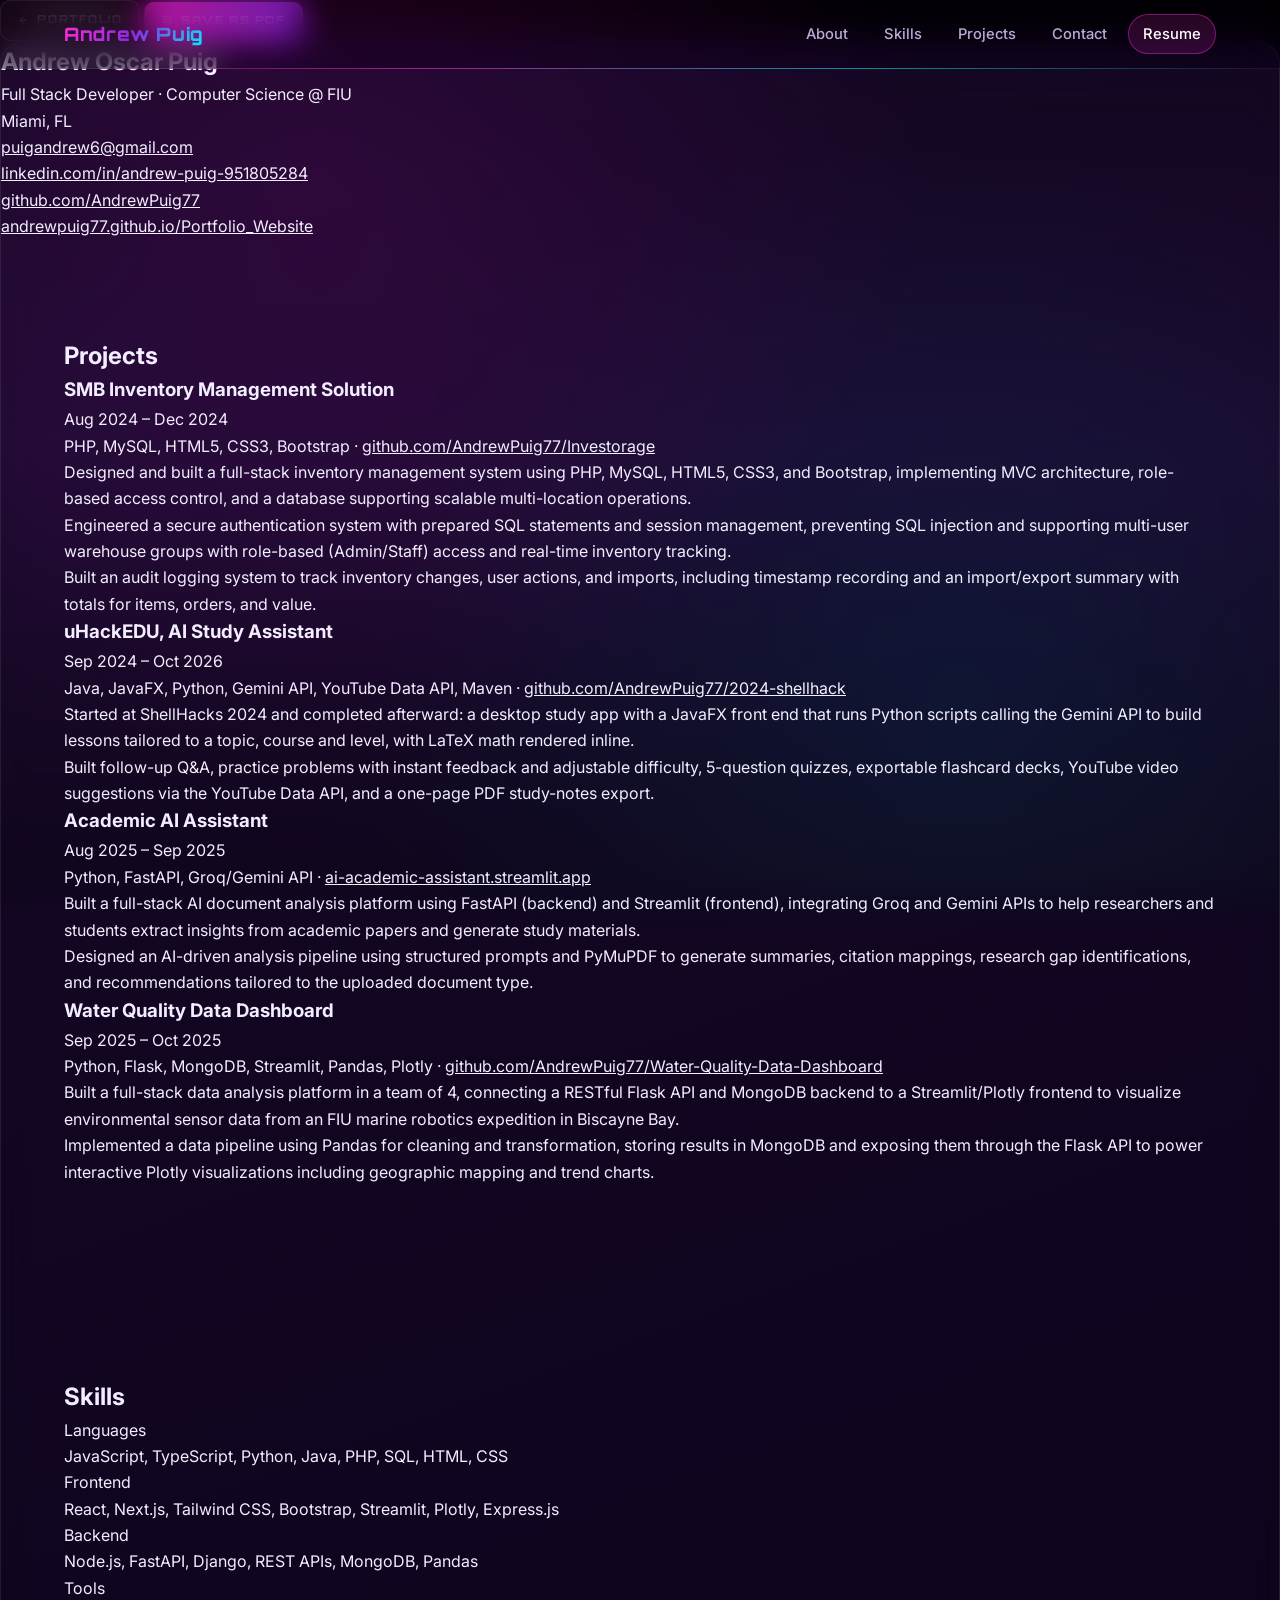
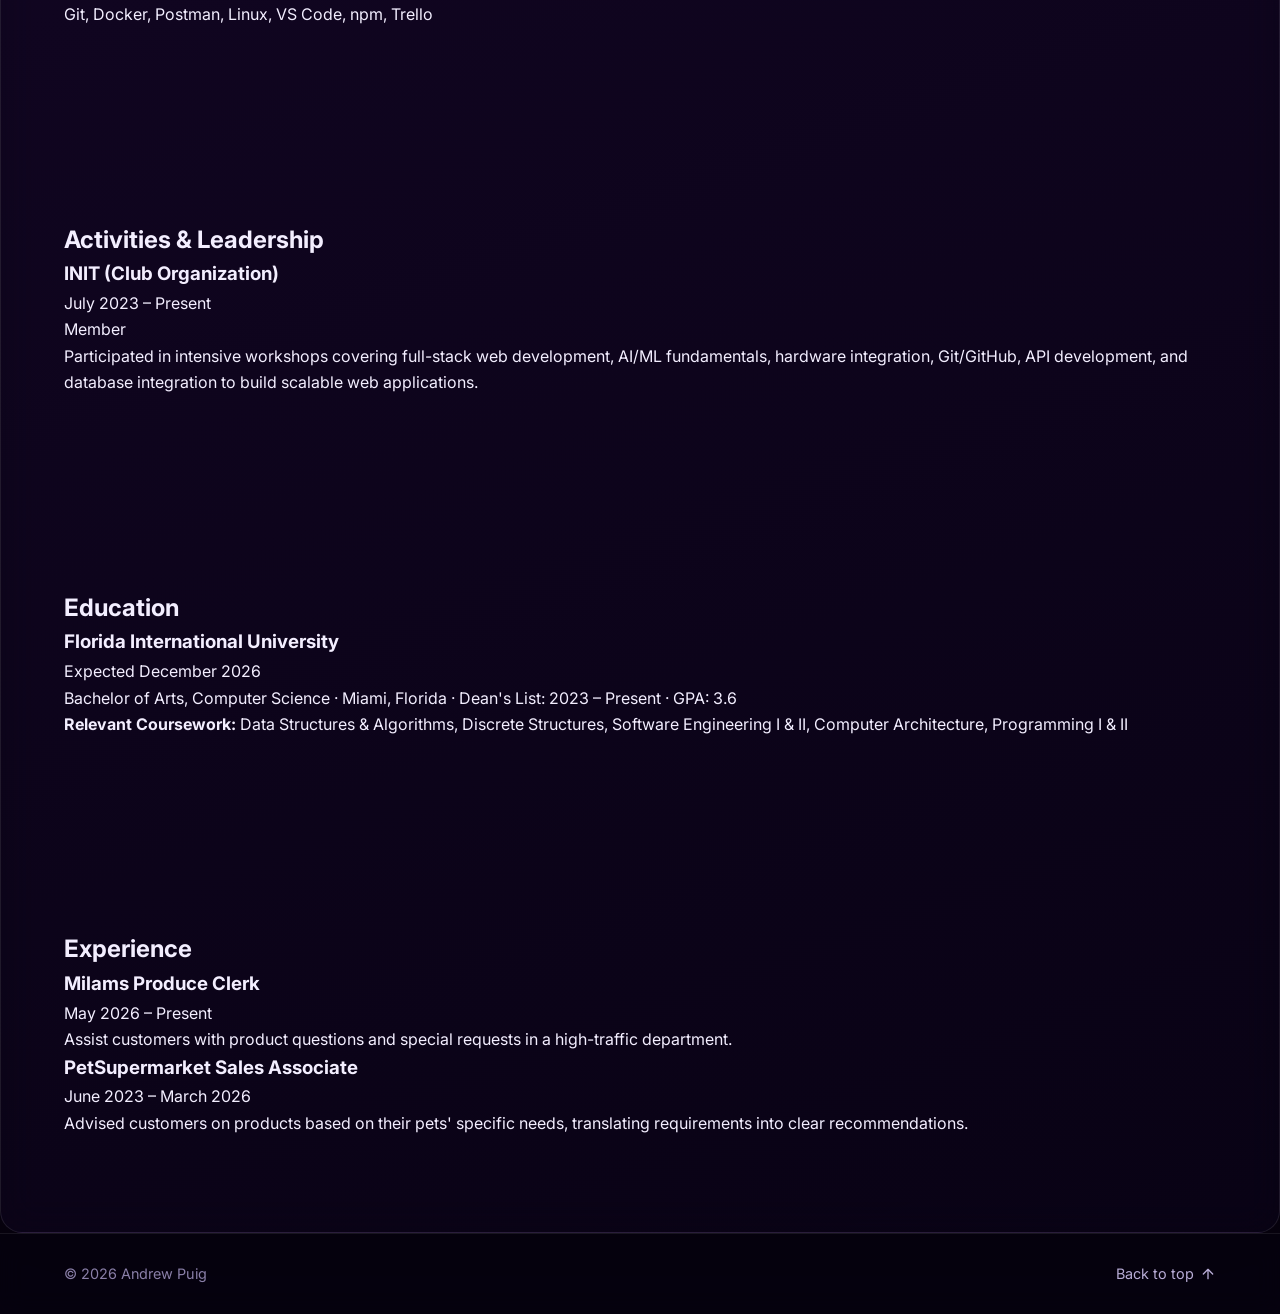
==== resume.html @ f8d94058 "Add uHackEDU to resume List the ShellHacks 2024 project with its stack, GitHub link and feature summ" ====
<!DOCTYPE html>
<html lang="en">
<head>
    <meta charset="UTF-8">
    <meta name="viewport" content="width=device-width, initial-scale=1.0">
    <title>Resume | Andrew Puig</title>
    <meta name="description" content="Resume of Andrew Puig, Computer Science student at Florida International University and full stack developer.">
    <meta name="theme-color" content="#07020f">

    <meta property="og:type" content="profile">
    <meta property="og:title" content="Resume | Andrew Puig">
    <meta property="og:description" content="Projects, skills, education and experience.">
    <meta property="og:url" content="https://andrewpuig77.github.io/Portfolio_Website/resume.html">
    <meta property="og:image" content="https://andrewpuig77.github.io/Portfolio_Website/og-image.png">
    <meta name="twitter:card" content="summary_large_image">

    <link rel="icon" href="data:image/svg+xml,%3Csvg xmlns='http://www.w3.org/2000/svg' viewBox='0 0 32 32'%3E%3Cdefs%3E%3ClinearGradient id='g' x1='0' y1='0' x2='0' y2='1'%3E%3Cstop offset='0' stop-color='%23ffd319'/%3E%3Cstop offset='1' stop-color='%23ff1f8e'/%3E%3C/linearGradient%3E%3C/defs%3E%3Crect width='32' height='32' rx='7' fill='%230b0418'/%3E%3Ccircle cx='16' cy='17' r='10' fill='url(%23g)'/%3E%3Crect x='4' y='19' width='24' height='1.6' fill='%230b0418'/%3E%3Crect x='4' y='22.5' width='24' height='2' fill='%230b0418'/%3E%3Crect x='4' y='26' width='24' height='2.6' fill='%230b0418'/%3E%3C/svg%3E">

    <link rel="preconnect" href="https://fonts.googleapis.com">
    <link rel="preconnect" href="https://fonts.gstatic.com" crossorigin>
    <link href="https://fonts.googleapis.com/css2?family=Inter:wght@400;500;600&family=JetBrains+Mono:wght@400;500&family=Orbitron:wght@500;700;800&display=swap" rel="stylesheet">
    <link rel="stylesheet" href="css/style.css">
</head>
<body class="resume-page">
    <svg width="0" height="0" style="position:absolute" aria-hidden="true">
        <symbol id="i-arrow-left" viewBox="0 0 24 24"><path fill="none" stroke="currentColor" stroke-width="2" stroke-linecap="round" stroke-linejoin="round" d="M19 12H5M12 19l-7-7 7-7"/></symbol>
        <symbol id="i-printer" viewBox="0 0 24 24"><g fill="none" stroke="currentColor" stroke-width="1.8" stroke-linecap="round" stroke-linejoin="round"><path d="M6 9V3h12v6"/><rect x="3" y="9" width="18" height="8" rx="2"/><path d="M6 14h12v7H6z"/></g></symbol>
        <symbol id="i-arrow-up" viewBox="0 0 24 24"><path fill="none" stroke="currentColor" stroke-width="2" stroke-linecap="round" stroke-linejoin="round" d="M12 19V5M5 12l7-7 7 7"/></symbol>
    </svg>

    <!-- Navigation -->
    <header class="site-nav">
        <nav class="nav-container" aria-label="Main">
            <a href="index.html" class="logo">Andrew Puig</a>
            <button class="nav-toggle" type="button" aria-expanded="false" aria-controls="nav-links" aria-label="Open menu">
                <span></span><span></span><span></span>
            </button>
            <ul class="nav-links" id="nav-links">
                <li><a href="index.html#about">About</a></li>
                <li><a href="index.html#skills">Skills</a></li>
                <li><a href="index.html#projects">Projects</a></li>
                <li><a href="index.html#contact">Contact</a></li>
                <li><a href="resume.html" class="is-active" aria-current="page">Resume</a></li>
            </ul>
        </nav>
    </header>

    <main class="resume-main">
        <div class="resume-toolbar">
            <a href="index.html" class="btn btn-sm btn-ghost"><svg><use href="#i-arrow-left"/></svg>Portfolio</a>
            <button type="button" class="btn btn-sm btn-primary" data-print><svg><use href="#i-printer"/></svg>Save as PDF</button>
        </div>

        <article class="resume glass">
            <header class="resume-header">
                <h1>Andrew Oscar Puig</h1>
                <p class="resume-role">Full Stack Developer · Computer Science @ FIU</p>
                <ul class="resume-contact">
                    <li>Miami, FL</li>
                    <li><a href="mailto:puigandrew6@gmail.com">puigandrew6@gmail.com</a></li>
                    <li><a href="https://www.linkedin.com/in/andrew-puig-951805284/" target="_blank" rel="noopener">linkedin.com/in/andrew-puig-951805284</a></li>
                    <li><a href="https://github.com/AndrewPuig77" target="_blank" rel="noopener">github.com/AndrewPuig77</a></li>
                    <li><a href="https://andrewpuig77.github.io/Portfolio_Website/">andrewpuig77.github.io/Portfolio_Website</a></li>
                </ul>
            </header>

            <section class="resume-section" aria-labelledby="r-projects">
                <h2 id="r-projects">Projects</h2>

                <div class="resume-entry">
                    <div class="entry-head">
                        <h3>SMB Inventory Management Solution</h3>
                        <span class="entry-date">Aug 2024 – Dec 2024</span>
                    </div>
                    <p class="entry-meta">PHP, MySQL, HTML5, CSS3, Bootstrap · <a href="https://github.com/AndrewPuig77/Investorage" target="_blank" rel="noopener">github.com/AndrewPuig77/Investorage</a></p>
                    <ul>
                        <li>Designed and built a full-stack inventory management system using PHP, MySQL, HTML5, CSS3, and Bootstrap, implementing MVC architecture, role-based access control, and a database supporting scalable multi-location operations.</li>
                        <li>Engineered a secure authentication system with prepared SQL statements and session management, preventing SQL injection and supporting multi-user warehouse groups with role-based (Admin/Staff) access and real-time inventory tracking.</li>
                        <li>Built an audit logging system to track inventory changes, user actions, and imports, including timestamp recording and an import/export summary with totals for items, orders, and value.</li>
                    </ul>
                </div>

                <div class="resume-entry">
                    <div class="entry-head">
                        <h3>uHackEDU, AI Study Assistant</h3>
                        <span class="entry-date">Sep 2024 – Oct 2026</span>
                    </div>
                    <p class="entry-meta">Java, JavaFX, Python, Gemini API, YouTube Data API, Maven · <a href="https://github.com/AndrewPuig77/2024-shellhack" target="_blank" rel="noopener">github.com/AndrewPuig77/2024-shellhack</a></p>
                    <ul>
                        <li>Started at ShellHacks 2024 and completed afterward: a desktop study app with a JavaFX front end that runs Python scripts calling the Gemini API to build lessons tailored to a topic, course and level, with LaTeX math rendered inline.</li>
                        <li>Built follow-up Q&amp;A, practice problems with instant feedback and adjustable difficulty, 5-question quizzes, exportable flashcard decks, YouTube video suggestions via the YouTube Data API, and a one-page PDF study-notes export.</li>
                    </ul>
                </div>

                <div class="resume-entry">
                    <div class="entry-head">
                        <h3>Academic AI Assistant</h3>
                        <span class="entry-date">Aug 2025 – Sep 2025</span>
                    </div>
                    <p class="entry-meta">Python, FastAPI, Groq/Gemini API · <a href="https://ai-academic-assistant.streamlit.app/" target="_blank" rel="noopener">ai-academic-assistant.streamlit.app</a></p>
                    <ul>
                        <li>Built a full-stack AI document analysis platform using FastAPI (backend) and Streamlit (frontend), integrating Groq and Gemini APIs to help researchers and students extract insights from academic papers and generate study materials.</li>
                        <li>Designed an AI-driven analysis pipeline using structured prompts and PyMuPDF to generate summaries, citation mappings, research gap identifications, and recommendations tailored to the uploaded document type.</li>
                    </ul>
                </div>

                <div class="resume-entry">
                    <div class="entry-head">
                        <h3>Water Quality Data Dashboard</h3>
                        <span class="entry-date">Sep 2025 – Oct 2025</span>
                    </div>
                    <p class="entry-meta">Python, Flask, MongoDB, Streamlit, Pandas, Plotly · <a href="https://github.com/AndrewPuig77/Water-Quality-Data-Dashboard" target="_blank" rel="noopener">github.com/AndrewPuig77/Water-Quality-Data-Dashboard</a></p>
                    <ul>
                        <li>Built a full-stack data analysis platform in a team of 4, connecting a RESTful Flask API and MongoDB backend to a Streamlit/Plotly frontend to visualize environmental sensor data from an FIU marine robotics expedition in Biscayne Bay.</li>
                        <li>Implemented a data pipeline using Pandas for cleaning and transformation, storing results in MongoDB and exposing them through the Flask API to power interactive Plotly visualizations including geographic mapping and trend charts.</li>
                    </ul>
                </div>
            </section>

            <section class="resume-section" aria-labelledby="r-skills">
                <h2 id="r-skills">Skills</h2>
                <dl class="skill-rows">
                    <div><dt>Languages</dt><dd>JavaScript, TypeScript, Python, Java, PHP, SQL, HTML, CSS</dd></div>
                    <div><dt>Frontend</dt><dd>React, Next.js, Tailwind CSS, Bootstrap, Streamlit, Plotly, Express.js</dd></div>
                    <div><dt>Backend</dt><dd>Node.js, FastAPI, Django, REST APIs, MongoDB, Pandas</dd></div>
                    <div><dt>Tools</dt><dd>Git, Docker, Postman, Linux, VS Code, npm, Trello</dd></div>
                </dl>
            </section>

            <section class="resume-section" aria-labelledby="r-activities">
                <h2 id="r-activities">Activities &amp; Leadership</h2>
                <div class="resume-entry">
                    <div class="entry-head">
                        <h3>INIT (Club Organization)</h3>
                        <span class="entry-date">July 2023 – Present</span>
                    </div>
                    <p class="entry-meta">Member</p>
                    <ul>
                        <li>Participated in intensive workshops covering full-stack web development, AI/ML fundamentals, hardware integration, Git/GitHub, API development, and database integration to build scalable web applications.</li>
                    </ul>
                </div>
            </section>

            <section class="resume-section" aria-labelledby="r-education">
                <h2 id="r-education">Education</h2>
                <div class="resume-entry">
                    <div class="entry-head">
                        <h3>Florida International University</h3>
                        <span class="entry-date">Expected December 2026</span>
                    </div>
                    <p class="entry-meta">Bachelor of Arts, Computer Science · Miami, Florida · Dean's List: 2023 – Present · GPA: 3.6</p>
                    <p class="entry-text"><strong>Relevant Coursework:</strong> Data Structures &amp; Algorithms, Discrete Structures, Software Engineering I &amp; II, Computer Architecture, Programming I &amp; II</p>
                </div>
            </section>

            <section class="resume-section" aria-labelledby="r-experience">
                <h2 id="r-experience">Experience</h2>
                <div class="resume-entry">
                    <div class="entry-head">
                        <h3>Milams <span class="entry-role">Produce Clerk</span></h3>
                        <span class="entry-date">May 2026 – Present</span>
                    </div>
                    <p class="entry-text">Assist customers with product questions and special requests in a high-traffic department.</p>
                </div>
                <div class="resume-entry">
                    <div class="entry-head">
                        <h3>PetSupermarket <span class="entry-role">Sales Associate</span></h3>
                        <span class="entry-date">June 2023 – March 2026</span>
                    </div>
                    <p class="entry-text">Advised customers on products based on their pets' specific needs, translating requirements into clear recommendations.</p>
                </div>
            </section>
        </article>
    </main>

    <footer class="site-footer">
        <div class="footer-inner">
            <p>&copy; <span id="year">2026</span> Andrew Puig</p>
            <a href="#" class="back-to-top">Back to top<svg><use href="#i-arrow-up"/></svg></a>
        </div>
    </footer>

    <div class="toast" role="status" aria-live="polite"></div>

    <script defer src="js/main.js"></script>
</body>
</html>
---- css/style.css ----
/* Base Styles */
*,
*::before,
*::after {
    margin: 0;
    padding: 0;
    box-sizing: border-box;
}

:root {
    --neon-pink: #ff2bd6;
    --hot-pink: #ff0080;
    --neon-cyan: #00f0ff;
    --neon-purple: #8a2be2;
    --neon-amber: #ffb31a;
    --neon-green: #39ff8a;

    --text: #f3eeff;
    --text-muted: #b8acd6;
    --text-faint: #8a7fa8;
    --bg: #07020f;

    --glass-bg: linear-gradient(160deg, rgba(32, 12, 56, 0.62), rgba(10, 4, 22, 0.58));
    --glass-border: rgba(255, 255, 255, 0.09);
    --glass-blur: blur(18px) saturate(150%);
    --radius-lg: 22px;
    --radius-md: 14px;

    --gradient: linear-gradient(120deg, var(--neon-pink), var(--neon-purple) 50%, var(--neon-cyan));
    --font-display: 'Orbitron', 'Segoe UI', sans-serif;
    --font-body: 'Inter', system-ui, -apple-system, 'Segoe UI', sans-serif;
    --font-mono: 'JetBrains Mono', ui-monospace, Consolas, monospace;
    --nav-height: 68px;
}

html {
    scroll-behavior: smooth;
}

body {
    font-family: var(--font-body);
    font-size: 1rem;
    line-height: 1.65;
    color: var(--text);
    background: var(--bg);
    /* Fallback when the WebGL background can't run */
    background-image:
        radial-gradient(circle at 25% 20%, rgba(255, 43, 214, 0.18) 0%, transparent 50%),
        radial-gradient(circle at 75% 80%, rgba(0, 240, 255, 0.14) 0%, transparent 50%),
        linear-gradient(180deg, #000 0%, #1a0d26 50%, #000 100%);
    background-attachment: fixed;
    overflow-x: hidden;
    -webkit-font-smoothing: antialiased;
}

img,
svg {
    display: block;
}

a {
    color: inherit;
}

ul {
    list-style: none;
}

:focus-visible {
    outline: 2px solid var(--neon-cyan);
    outline-offset: 3px;
    border-radius: 6px;
}

::selection {
    background: rgba(255, 43, 214, 0.45);
    color: #fff;
}

.gradient-text {
    background: var(--gradient);
    -webkit-background-clip: text;
    background-clip: text;
    -webkit-text-fill-color: transparent;
}

.glass {
    background: var(--glass-bg);
    border: 1px solid var(--glass-border);
    border-radius: var(--radius-lg);
    -webkit-backdrop-filter: var(--glass-blur);
    backdrop-filter: var(--glass-blur);
    box-shadow:
        0 24px 60px -24px rgba(0, 0, 0, 0.7),
        inset 0 1px 0 rgba(255, 255, 255, 0.06);
}

/* Animated 3D background (js/synthwave-bg.js) */
#bg-scene {
    position: fixed;
    inset: 0;
    width: 100vw;
    height: 100vh;
    z-index: 0;
    pointer-events: none;
}

main,
.site-footer {
    position: relative;
    z-index: 1;
}

/* Buttons */
.btn {
    display: inline-flex;
    align-items: center;
    justify-content: center;
    gap: 0.55rem;
    padding: 0.95rem 1.6rem;
    border-radius: 12px;
    font-family: var(--font-display);
    font-size: 0.8rem;
    font-weight: 700;
    letter-spacing: 0.14em;
    text-transform: uppercase;
    text-decoration: none;
    border: 1px solid transparent;
    cursor: pointer;
    transition: transform 0.25s ease, box-shadow 0.25s ease, background 0.25s ease, border-color 0.25s ease, color 0.25s ease;
}

.btn svg {
    width: 1em;
    height: 1em;
}

.btn-primary {
    color: #fff;
    background: linear-gradient(135deg, var(--neon-pink), var(--neon-purple));
    box-shadow: 0 10px 30px -10px rgba(255, 43, 214, 0.8);
}

.btn-primary:hover {
    transform: translateY(-2px);
    box-shadow: 0 14px 40px -10px rgba(255, 43, 214, 0.95), 0 0 0 1px rgba(255, 255, 255, 0.15) inset;
}

.btn-ghost {
    color: var(--text);
    background: rgba(255, 255, 255, 0.04);
    border-color: rgba(255, 255, 255, 0.18);
    -webkit-backdrop-filter: blur(8px);
    backdrop-filter: blur(8px);
}

.btn-ghost:hover {
    color: var(--neon-cyan);
    border-color: rgba(0, 240, 255, 0.6);
    background: rgba(0, 240, 255, 0.08);
    transform: translateY(-2px);
}

.btn-sm {
    padding: 0.65rem 1.05rem;
    font-size: 0.68rem;
    border-radius: 10px;
}

.icon-btn {
    display: inline-flex;
    align-items: center;
    justify-content: center;
    width: 44px;
    height: 44px;
    border-radius: 12px;
    color: var(--text-muted);
    background: rgba(255, 255, 255, 0.05);
    border: 1px solid rgba(255, 255, 255, 0.12);
    cursor: pointer;
    transition: color 0.2s ease, border-color 0.2s ease, background 0.2s ease, transform 0.2s ease;
}

.icon-btn svg {
    width: 20px;
    height: 20px;
}

.icon-btn:hover {
    color: var(--neon-cyan);
    border-color: rgba(0, 240, 255, 0.55);
    background: rgba(0, 240, 255, 0.08);
    transform: translateY(-2px);
}

/* Navigation */
.site-nav {
    position: fixed;
    top: 0;
    left: 0;
    right: 0;
    z-index: 100;
    background: rgba(7, 2, 15, 0.35);
    -webkit-backdrop-filter: blur(16px) saturate(140%);
    backdrop-filter: blur(16px) saturate(140%);
    border-bottom: 1px solid rgba(255, 255, 255, 0.06);
    transition: background 0.3s ease;
}

.site-nav::after {
    content: '';
    position: absolute;
    left: 0;
    right: 0;
    bottom: -1px;
    height: 1px;
    background: linear-gradient(90deg, transparent, var(--neon-pink), var(--neon-cyan), transparent);
    opacity: 0.55;
}

.site-nav.is-scrolled {
    background: rgba(7, 2, 15, 0.78);
}

.nav-container {
    max-width: 1200px;
    height: var(--nav-height);
    margin: 0 auto;
    padding: 0 1.5rem;
    display: flex;
    align-items: center;
    justify-content: space-between;
}

.logo {
    font-family: var(--font-display);
    font-size: 1.15rem;
    font-weight: 800;
    letter-spacing: 0.04em;
    text-decoration: none;
    background: var(--gradient);
    -webkit-background-clip: text;
    background-clip: text;
    -webkit-text-fill-color: transparent;
}

.nav-links {
    display: flex;
    gap: 0.35rem;
}

.nav-links a {
    display: block;
    padding: 0.5rem 0.95rem;
    border-radius: 999px;
    color: var(--text-muted);
    font-size: 0.92rem;
    font-weight: 500;
    text-decoration: none;
    transition: color 0.2s ease, background 0.2s ease, box-shadow 0.2s ease;
}

.nav-links a:hover {
    color: var(--text);
    background: rgba(255, 255, 255, 0.06);
}

.nav-links a.is-active {
    color: #fff;
    background: rgba(255, 43, 214, 0.14);
    box-shadow: inset 0 0 0 1px rgba(255, 43, 214, 0.4);
}

.nav-toggle {
    display: none;
    width: 44px;
    height: 44px;
    border-radius: 12px;
    background: rgba(255, 255, 255, 0.05);
    border: 1px solid rgba(255, 255, 255, 0.12);
    cursor: pointer;
    position: relative;
}

.nav-toggle span {
    position: absolute;
    left: 12px;
    right: 12px;
    height: 2px;
    border-radius: 2px;
    background: var(--text);
    transition: transform 0.3s ease, opacity 0.2s ease, top 0.3s ease;
}

.nav-toggle span:nth-child(1) { top: 15px; }
.nav-toggle span:nth-child(2) { top: 21px; }
.nav-toggle span:nth-child(3) { top: 27px; }

.nav-toggle[aria-expanded="true"] span:nth-child(1) { top: 21px; transform: rotate(45deg); }
.nav-toggle[aria-expanded="true"] span:nth-child(2) { opacity: 0; }
.nav-toggle[aria-expanded="true"] span:nth-child(3) { top: 21px; transform: rotate(-45deg); }

/* Sections */
section {
    max-width: 1200px;
    margin: 0 auto;
    padding: 6rem 1.5rem;
    scroll-margin-top: calc(var(--nav-height) - 1.5rem);
}

.section-head {
    text-align: center;
    margin-bottom: 3rem;
}

.section-kicker {
    font-family: var(--font-mono);
    font-size: 0.8rem;
    letter-spacing: 0.2em;
    text-transform: uppercase;
    color: var(--neon-cyan);
    margin-bottom: 0.75rem;
}

.section-title {
    font-family: var(--font-display);
    font-size: clamp(1.9rem, 4vw, 2.75rem);
    font-weight: 800;
    letter-spacing: 0.04em;
    text-transform: uppercase;
    background: var(--gradient);
    -webkit-background-clip: text;
    background-clip: text;
    -webkit-text-fill-color: transparent;
    filter: drop-shadow(0 0 18px rgba(255, 43, 214, 0.35));
}

/* Hero */
#hero {
    position: relative;
    max-width: none;
    min-height: 100vh;
    min-height: 100svh;
    padding: calc(var(--nav-height) + 2rem) 1.5rem 5rem;
    display: flex;
    align-items: center;
    justify-content: center;
    text-align: center;
}

.hero-content {
    max-width: 900px;
    padding: 2.5rem 2rem;
    /* Soft scrim so the text stays readable over the sun */
    background: radial-gradient(ellipse at center, rgba(7, 2, 15, 0.6) 0%, rgba(7, 2, 15, 0.35) 50%, transparent 75%);
}

.eyebrow {
    display: inline-flex;
    align-items: center;
    gap: 0.6rem;
    padding: 0.4rem 0.95rem;
    margin-bottom: 1.5rem;
    border-radius: 999px;
    font-size: 0.85rem;
    font-weight: 500;
    color: var(--text);
    background: rgba(10, 4, 22, 0.55);
    border: 1px solid rgba(255, 255, 255, 0.12);
    -webkit-backdrop-filter: blur(10px);
    backdrop-filter: blur(10px);
}

.status-dot {
    width: 8px;
    height: 8px;
    border-radius: 50%;
    background: var(--neon-green);
    box-shadow: 0 0 0 0 rgba(57, 255, 138, 0.6);
    animation: pulse-dot 2s ease-out infinite;
}

@keyframes pulse-dot {
    0% { box-shadow: 0 0 0 0 rgba(57, 255, 138, 0.6); }
    100% { box-shadow: 0 0 0 10px rgba(57, 255, 138, 0); }
}

.hero-content h1 {
    font-family: var(--font-display);
    font-size: clamp(2.1rem, 5.6vw, 3.9rem);
    font-weight: 800;
    line-height: 1.1;
    letter-spacing: 0.01em;
    margin-bottom: 1.1rem;
    text-shadow: 0 2px 24px rgba(7, 2, 15, 0.8);
}

.hero-content h1 .gradient-text {
    white-space: nowrap;
    text-shadow: none;
    filter: drop-shadow(0 0 22px rgba(255, 43, 214, 0.55));
}

.subtitle {
    font-family: var(--font-display);
    font-size: clamp(0.9rem, 2.2vw, 1.15rem);
    font-weight: 500;
    letter-spacing: 0.32em;
    text-transform: uppercase;
    color: var(--neon-cyan);
    text-shadow: 0 0 16px rgba(0, 240, 255, 0.55);
    margin-bottom: 1.5rem;
    min-height: 1.6em;
}

.caret {
    display: inline-block;
    width: 0.6em;
    height: 1.1em;
    margin-left: 0.2em;
    vertical-align: -0.15em;
    background: var(--neon-cyan);
    box-shadow: 0 0 10px var(--neon-cyan);
    animation: blink 1s steps(1) infinite;
}

@keyframes blink {
    50% { opacity: 0; }
}

.hero-lead {
    max-width: 600px;
    margin: 0 auto 2.25rem;
    font-size: clamp(1rem, 2vw, 1.15rem);
    color: #e2dafa;
}

.hero-actions {
    display: flex;
    flex-wrap: wrap;
    justify-content: center;
    gap: 1rem;
    margin-bottom: 1.75rem;
}

.hero-social {
    display: flex;
    justify-content: center;
    gap: 0.75rem;
}

.hero-social .icon-btn {
    background: rgba(10, 4, 22, 0.5);
    -webkit-backdrop-filter: blur(8px);
    backdrop-filter: blur(8px);
}

.scroll-cue {
    position: absolute;
    bottom: 1.75rem;
    left: 50%;
    width: 40px;
    height: 40px;
    margin-left: -20px;
    display: grid;
    place-items: center;
    color: var(--text-muted);
    animation: bob 2.2s ease-in-out infinite;
}

.scroll-cue svg {
    width: 26px;
    height: 26px;
}

.scroll-cue:hover {
    color: var(--neon-cyan);
}

@keyframes bob {
    0%, 100% { transform: translateY(0); opacity: 0.6; }
    50% { transform: translateY(8px); opacity: 1; }
}

/* About */
.about-panel {
    display: grid;
    grid-template-columns: 1fr 280px;
    gap: 3rem;
    align-items: center;
    padding: 3rem;
}

.about-text p {
    font-size: 1.05rem;
    color: #dcd3f3;
    margin-bottom: 1.25rem;
    line-height: 1.8;
}

.interest-list {
    display: flex;
    flex-wrap: wrap;
    gap: 0.5rem;
}

.interest-list li {
    padding: 0.4rem 0.9rem;
    border-radius: 999px;
    font-size: 0.88rem;
    color: var(--text);
    background: rgba(255, 43, 214, 0.1);
    border: 1px solid rgba(255, 43, 214, 0.3);
}

.profile-frame {
    padding: 3px;
    border-radius: 26px;
    background: linear-gradient(140deg, var(--neon-pink), var(--neon-purple), var(--neon-cyan));
    box-shadow: 0 0 40px -6px rgba(255, 43, 214, 0.55), 0 0 70px -10px rgba(0, 240, 255, 0.4);
    transition: transform 0.35s ease, box-shadow 0.35s ease;
}

.profile-frame:hover {
    transform: translateY(-4px) scale(1.02);
    box-shadow: 0 0 50px -4px rgba(255, 43, 214, 0.7), 0 0 90px -10px rgba(0, 240, 255, 0.55);
}

.profile-image {
    width: 100%;
    aspect-ratio: 1;
    object-fit: cover;
    border-radius: 23px;
}

/* Skills */
.skills-container {
    display: grid;
    grid-template-columns: repeat(auto-fit, minmax(min(100%, 300px), 1fr));
    gap: 1.5rem;
}

.skill-category {
    padding: 1.75rem;
    transition: transform 0.3s ease, border-color 0.3s ease, box-shadow 0.3s ease;
}

.skill-category:hover {
    transform: translateY(-6px);
    border-color: color-mix(in srgb, var(--accent) 45%, transparent);
    box-shadow:
        0 24px 60px -24px rgba(0, 0, 0, 0.7),
        0 0 40px -12px var(--accent);
}

.skill-head {
    display: flex;
    align-items: center;
    gap: 0.85rem;
    margin-bottom: 1.25rem;
}

.skill-icon {
    display: grid;
    place-items: center;
    width: 42px;
    height: 42px;
    border-radius: 12px;
    color: var(--accent);
    background: color-mix(in srgb, var(--accent) 14%, transparent);
    border: 1px solid color-mix(in srgb, var(--accent) 35%, transparent);
}

.skill-icon svg {
    width: 22px;
    height: 22px;
}

.skill-head h3 {
    font-family: var(--font-display);
    font-size: 1rem;
    font-weight: 700;
    letter-spacing: 0.08em;
    text-transform: uppercase;
}

.chip-list {
    display: flex;
    flex-wrap: wrap;
    gap: 0.5rem;
}

.chip {
    display: inline-flex;
    align-items: center;
    gap: 0.45rem;
    padding: 0.42rem 0.8rem;
    border-radius: 999px;
    font-size: 0.86rem;
    font-weight: 500;
    color: #e6defa;
    background: rgba(255, 255, 255, 0.05);
    border: 1px solid rgba(255, 255, 255, 0.1);
    transition: border-color 0.2s ease, background 0.2s ease, transform 0.2s ease;
}

.chip i {
    font-size: 1.05rem;
}

.chip:hover {
    border-color: color-mix(in srgb, var(--accent) 60%, transparent);
    background: color-mix(in srgb, var(--accent) 10%, transparent);
    transform: translateY(-1px);
}

/* Projects */
.projects-grid {
    display: grid;
    grid-template-columns: repeat(auto-fill, minmax(min(100%, 440px), 1fr));
    gap: 1.75rem;
}

.project-card {
    display: flex;
    flex-direction: column;
    overflow: hidden;
    transition: transform 0.35s ease, border-color 0.35s ease, box-shadow 0.35s ease;
}

.project-card:hover {
    transform: translateY(-8px);
    border-color: color-mix(in srgb, var(--accent) 50%, transparent);
    box-shadow:
        0 30px 70px -28px rgba(0, 0, 0, 0.8),
        0 0 50px -14px var(--accent);
}

.project-cover {
    position: relative;
    height: 180px;
    display: grid;
    place-items: center;
    overflow: hidden;
    background:
        radial-gradient(circle at 15% 20%, color-mix(in srgb, var(--accent) 75%, transparent), transparent 55%),
        radial-gradient(circle at 90% 90%, color-mix(in srgb, var(--accent-2) 80%, transparent), transparent 60%),
        #12062a;
}

/* Synthwave grid fading into the cover */
.project-cover::before {
    content: '';
    position: absolute;
    inset: 0;
    background-image:
        linear-gradient(rgba(255, 255, 255, 0.12) 1px, transparent 1px),
        linear-gradient(90deg, rgba(255, 255, 255, 0.12) 1px, transparent 1px);
    background-size: 28px 28px;
    -webkit-mask-image: linear-gradient(to bottom, transparent 10%, #000 100%);
    mask-image: linear-gradient(to bottom, transparent 10%, #000 100%);
}

.project-glyph {
    position: relative;
    width: 72px;
    height: 72px;
    color: #fff;
    filter: drop-shadow(0 0 18px var(--accent));
    transition: transform 0.4s ease;
}

.project-card:hover .project-glyph {
    transform: scale(1.08) rotate(-3deg);
}

.project-badge {
    position: absolute;
    top: 1rem;
    right: 1rem;
    padding: 0.3rem 0.75rem;
    border-radius: 999px;
    font-family: var(--font-mono);
    font-size: 0.72rem;
    font-weight: 500;
    color: #fff;
    background: rgba(7, 2, 15, 0.55);
    border: 1px solid rgba(255, 255, 255, 0.2);
    -webkit-backdrop-filter: blur(6px);
    backdrop-filter: blur(6px);
}

.project-kind {
    position: absolute;
    left: 1.25rem;
    bottom: 0.9rem;
    font-family: var(--font-mono);
    font-size: 0.72rem;
    letter-spacing: 0.12em;
    text-transform: uppercase;
    color: rgba(255, 255, 255, 0.8);
}

.project-body {
    display: flex;
    flex-direction: column;
    flex: 1;
    padding: 1.6rem 1.6rem 1.75rem;
}

.project-title {
    font-family: var(--font-display);
    font-size: 1.15rem;
    font-weight: 700;
    letter-spacing: 0.05em;
    text-transform: uppercase;
    margin-bottom: 0.65rem;
}

.project-description {
    color: var(--text-muted);
    font-size: 0.97rem;
    margin-bottom: 1.25rem;
}

.tag-list {
    display: flex;
    flex-wrap: wrap;
    gap: 0.4rem;
    margin-bottom: 1.5rem;
}

.tag-list li {
    padding: 0.25rem 0.65rem;
    border-radius: 999px;
    font-family: var(--font-mono);
    font-size: 0.72rem;
    color: color-mix(in srgb, var(--accent) 70%, #fff);
    background: color-mix(in srgb, var(--accent) 10%, transparent);
    border: 1px solid color-mix(in srgb, var(--accent) 30%, transparent);
}

.project-links {
    display: flex;
    flex-wrap: wrap;
    gap: 0.75rem;
    margin-top: auto;
}

/* Contact */
.contact-panel {
    max-width: 780px;
    margin: 0 auto;
    padding: 3rem;
    text-align: center;
}

.contact-panel > p {
    color: #dcd3f3;
    font-size: 1.08rem;
    line-height: 1.8;
    margin-bottom: 2rem;
}

.contact-links {
    display: flex;
    flex-wrap: wrap;
    justify-content: center;
    gap: 0.85rem;
}

.contact-email {
    display: flex;
    gap: 0.5rem;
}

.contact-link {
    display: inline-flex;
    align-items: center;
    gap: 0.65rem;
    height: 52px;
    padding: 0 1.25rem;
    border-radius: 14px;
    font-weight: 500;
    text-decoration: none;
    color: var(--text);
    background: rgba(255, 255, 255, 0.05);
    border: 1px solid rgba(255, 255, 255, 0.12);
    transition: color 0.2s ease, border-color 0.2s ease, background 0.2s ease, transform 0.2s ease;
}

.contact-link svg {
    width: 20px;
    height: 20px;
}

.contact-link:hover {
    color: var(--neon-cyan);
    border-color: rgba(0, 240, 255, 0.55);
    background: rgba(0, 240, 255, 0.08);
    transform: translateY(-2px);
}

.contact-email .icon-btn {
    width: 52px;
    height: 52px;
    border-radius: 14px;
}

/* Footer */
.site-footer {
    border-top: 1px solid rgba(255, 255, 255, 0.08);
    background: rgba(7, 2, 15, 0.7);
    -webkit-backdrop-filter: blur(12px);
    backdrop-filter: blur(12px);
}

.footer-inner {
    max-width: 1200px;
    margin: 0 auto;
    padding: 1.75rem 1.5rem;
    display: flex;
    flex-wrap: wrap;
    align-items: center;
    justify-content: space-between;
    gap: 1rem;
    font-size: 0.9rem;
    color: var(--text-faint);
}

.back-to-top {
    display: inline-flex;
    align-items: center;
    gap: 0.4rem;
    color: var(--text-muted);
    text-decoration: none;
    transition: color 0.2s ease;
}

.back-to-top svg {
    width: 16px;
    height: 16px;
}

.back-to-top:hover {
    color: var(--neon-cyan);
}

/* Toast (copy email feedback) */
.toast {
    position: fixed;
    left: 50%;
    bottom: 1.5rem;
    z-index: 200;
    padding: 0.7rem 1.2rem;
    border-radius: 12px;
    font-size: 0.9rem;
    color: var(--text);
    background: rgba(20, 8, 38, 0.92);
    border: 1px solid rgba(0, 240, 255, 0.4);
    box-shadow: 0 10px 30px -10px rgba(0, 240, 255, 0.5);
    transform: translate(-50%, 20px);
    opacity: 0;
    pointer-events: none;
    transition: opacity 0.25s ease, transform 0.25s ease;
}

.toast.is-visible {
    opacity: 1;
    transform: translate(-50%, 0);
}

/* Responsive Design */
@media (max-width: 768px) {
    .nav-container {
        padding: 0 1rem;
    }

    .nav-toggle {
        display: block;
    }

    .nav-links {
        position: absolute;
        top: calc(var(--nav-height) + 0.5rem);
        left: 1rem;
        right: 1rem;
        flex-direction: column;
        gap: 0.25rem;
        padding: 0.75rem;
        border-radius: var(--radius-md);
        background: rgba(12, 5, 26, 0.95);
        border: 1px solid var(--glass-border);
        -webkit-backdrop-filter: var(--glass-blur);
        backdrop-filter: var(--glass-blur);
        box-shadow: 0 24px 60px -20px rgba(0, 0, 0, 0.8);
        opacity: 0;
        visibility: hidden;
        transform: translateY(-8px);
        transition: opacity 0.25s ease, transform 0.25s ease, visibility 0.25s;
    }

    .nav-links.is-open {
        opacity: 1;
        visibility: visible;
        transform: translateY(0);
    }

    .nav-links a {
        padding: 0.85rem 1rem;
        border-radius: 10px;
        font-size: 1rem;
    }

    section {
        padding: 4.5rem 1rem;
    }

    .hero-content {
        padding: 2rem 0.5rem;
    }

    .about-panel {
        grid-template-columns: 1fr;
        padding: 2rem 1.5rem;
        gap: 2rem;
    }

    .profile-frame {
        order: -1;
        width: min(240px, 70%);
        margin: 0 auto;
    }

    .contact-panel {
        padding: 2rem 1.25rem;
    }

    .contact-email {
        width: 100%;
    }

    .contact-email .contact-link {
        flex: 1;
        justify-content: center;
        min-width: 0;
        overflow-wrap: anywhere;
    }

    .contact-links > .contact-link {
        flex: 1;
        justify-content: center;
    }

    .footer-inner {
        justify-content: center;
        text-align: center;
    }
}

@media (max-width: 480px) {
    .subtitle {
        letter-spacing: 0.2em;
    }

    .hero-actions .btn {
        flex: 1;
    }
}

@media (prefers-reduced-motion: reduce) {
    html {
        scroll-behavior: auto;
    }

    *,
    *::before,
    *::after {
        animation-duration: 0.01ms !important;
        animation-iteration-count: 1 !important;
        transition-duration: 0.01ms !important;
    }
}
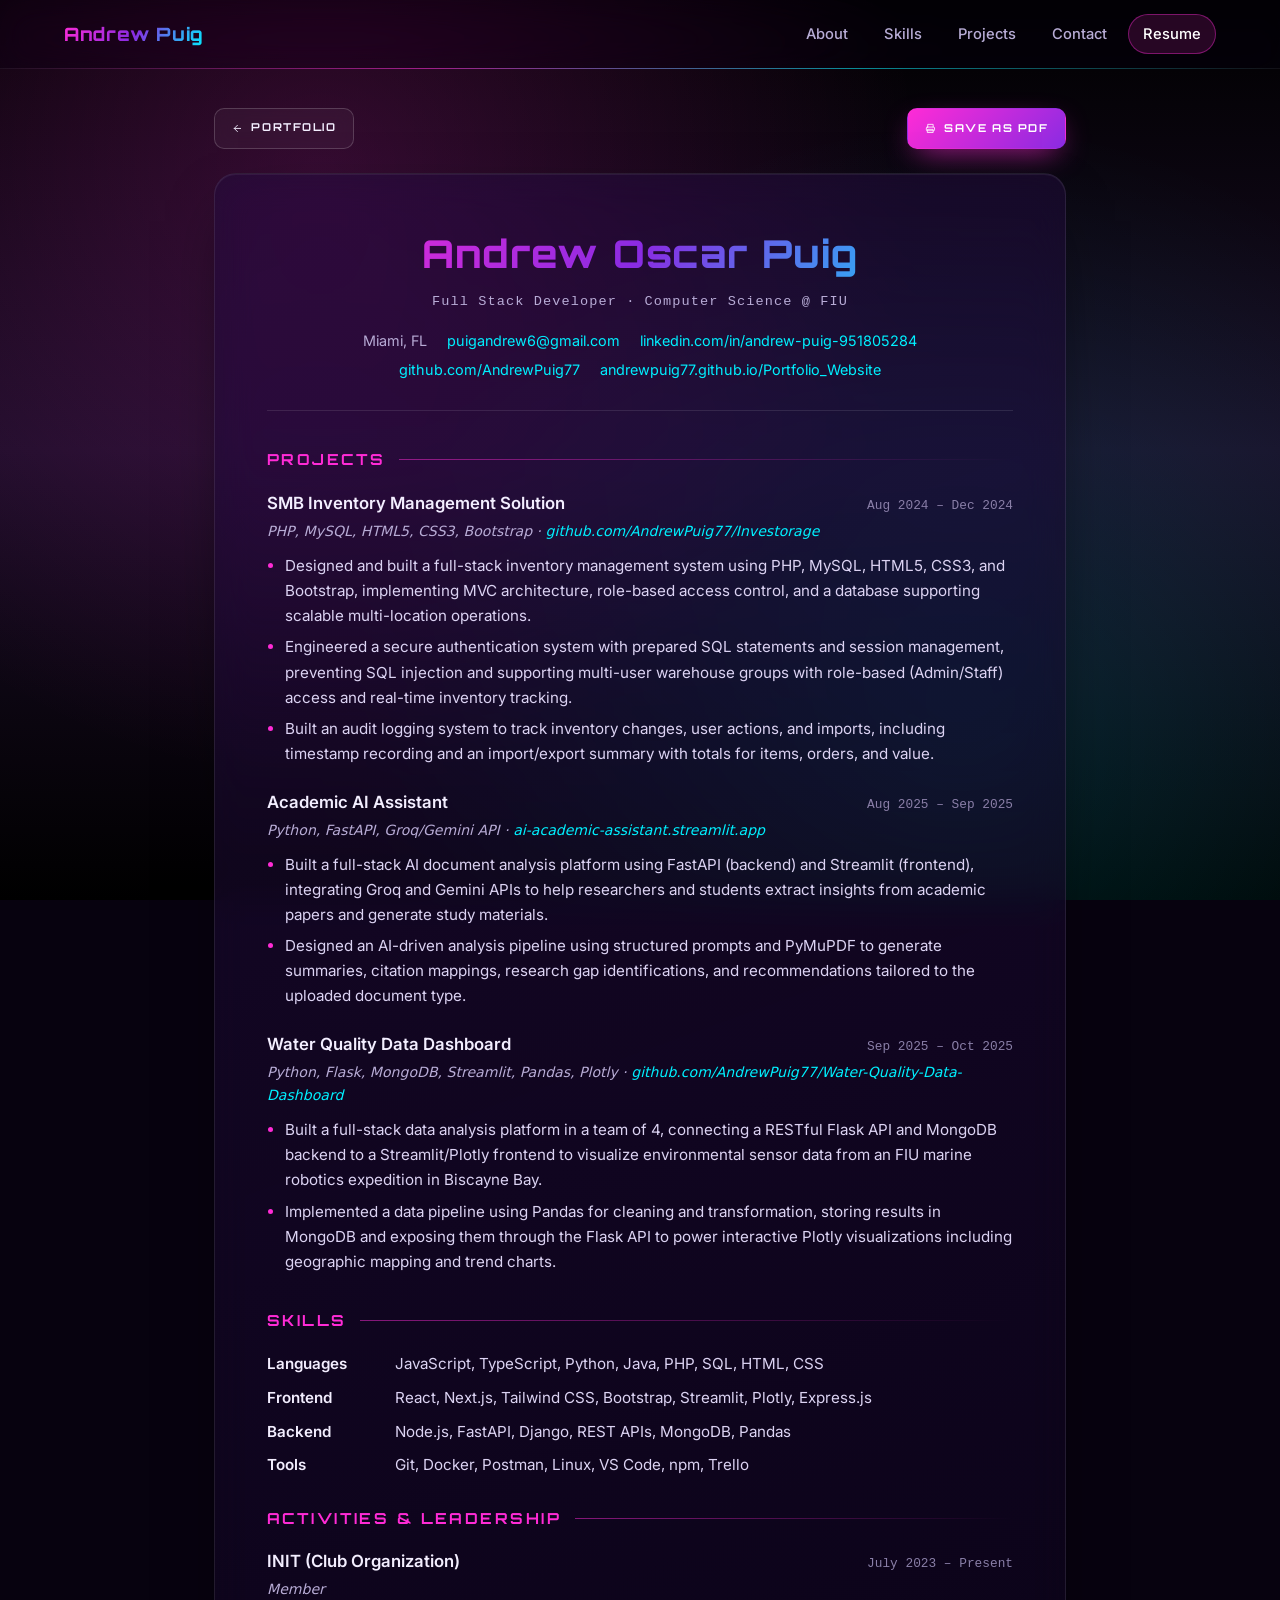
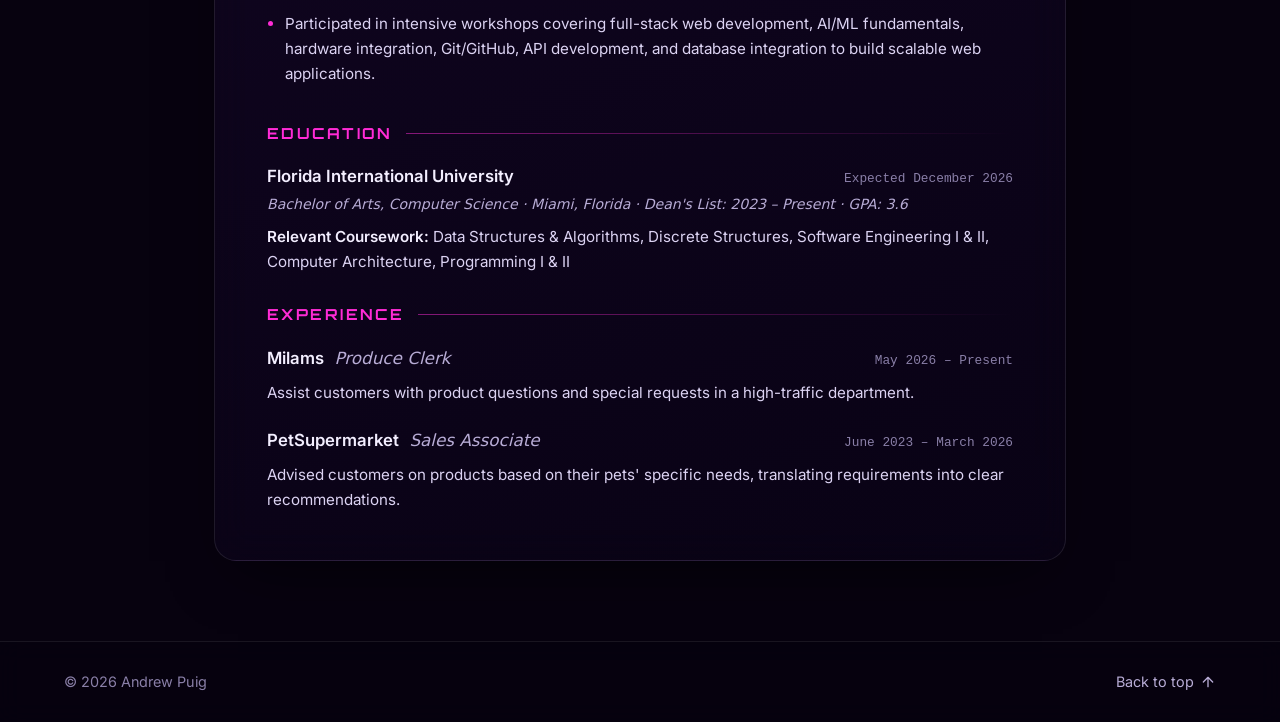
==== commit eafd9404: "Add resume page with Save as PDF - Add resume.html built from the resume, styled to match the site, " ====
--- a/resume.html
+++ b/resume.html
@@ -77,18 +77,6 @@
                         <li>Designed and built a full-stack inventory management system using PHP, MySQL, HTML5, CSS3, and Bootstrap, implementing MVC architecture, role-based access control, and a database supporting scalable multi-location operations.</li>
                         <li>Engineered a secure authentication system with prepared SQL statements and session management, preventing SQL injection and supporting multi-user warehouse groups with role-based (Admin/Staff) access and real-time inventory tracking.</li>
                         <li>Built an audit logging system to track inventory changes, user actions, and imports, including timestamp recording and an import/export summary with totals for items, orders, and value.</li>
-                    </ul>
-                </div>
-
-                <div class="resume-entry">
-                    <div class="entry-head">
-                        <h3>uHackEDU, AI Study Assistant</h3>
-                        <span class="entry-date">Sep 2024 – Oct 2026</span>
-                    </div>
-                    <p class="entry-meta">Java, JavaFX, Python, Gemini API, YouTube Data API, Maven · <a href="https://github.com/AndrewPuig77/2024-shellhack" target="_blank" rel="noopener">github.com/AndrewPuig77/2024-shellhack</a></p>
-                    <ul>
-                        <li>Started at ShellHacks 2024 and completed afterward: a desktop study app with a JavaFX front end that runs Python scripts calling the Gemini API to build lessons tailored to a topic, course and level, with LaTeX math rendered inline.</li>
-                        <li>Built follow-up Q&amp;A, practice problems with instant feedback and adjustable difficulty, 5-question quizzes, exportable flashcard decks, YouTube video suggestions via the YouTube Data API, and a one-page PDF study-notes export.</li>
                     </ul>
                 </div>
 
--- a/css/style.css
+++ b/css/style.css
@@ -870,8 +870,321 @@
     transform: translate(-50%, 0);
 }
 
+/* Resume page */
+.resume-main {
+    max-width: 900px;
+    margin: 0 auto;
+    padding: calc(var(--nav-height) + 2.5rem) 1.5rem 5rem;
+}
+
+.resume-toolbar {
+    display: flex;
+    justify-content: space-between;
+    gap: 1rem;
+    margin-bottom: 1.5rem;
+}
+
+.resume {
+    padding: 3rem 3.25rem;
+}
+
+.resume a {
+    color: var(--neon-cyan);
+    text-decoration: none;
+}
+
+.resume a:hover {
+    text-decoration: underline;
+}
+
+.resume-header {
+    text-align: center;
+    padding-bottom: 1.75rem;
+    margin-bottom: 0.5rem;
+    border-bottom: 1px solid rgba(255, 255, 255, 0.1);
+}
+
+.resume-header h1 {
+    font-family: var(--font-display);
+    font-size: clamp(1.7rem, 4.5vw, 2.4rem);
+    font-weight: 800;
+    letter-spacing: 0.03em;
+    background: var(--gradient);
+    -webkit-background-clip: text;
+    background-clip: text;
+    -webkit-text-fill-color: transparent;
+}
+
+.resume-role {
+    margin-top: 0.35rem;
+    font-family: var(--font-mono);
+    font-size: 0.85rem;
+    letter-spacing: 0.08em;
+    color: var(--text-muted);
+}
+
+.resume-contact {
+    display: flex;
+    flex-wrap: wrap;
+    justify-content: center;
+    gap: 0.35rem 1.25rem;
+    margin-top: 1rem;
+    font-size: 0.9rem;
+    color: var(--text-muted);
+}
+
+.resume-section {
+    max-width: none;
+    margin: 0;
+    padding: 1.75rem 0 0;
+    scroll-margin-top: 0;
+}
+
+.resume-section h2 {
+    display: flex;
+    align-items: center;
+    gap: 0.85rem;
+    margin-bottom: 1.1rem;
+    font-family: var(--font-display);
+    font-size: 0.95rem;
+    font-weight: 700;
+    letter-spacing: 0.16em;
+    text-transform: uppercase;
+    color: var(--neon-pink);
+}
+
+.resume-section h2::after {
+    content: '';
+    flex: 1;
+    height: 1px;
+    background: linear-gradient(90deg, rgba(255, 43, 214, 0.5), transparent);
+}
+
+.resume-entry + .resume-entry {
+    margin-top: 1.4rem;
+}
+
+.entry-head {
+    display: flex;
+    flex-wrap: wrap;
+    align-items: baseline;
+    justify-content: space-between;
+    gap: 0.25rem 1rem;
+}
+
+.entry-head h3 {
+    font-size: 1.05rem;
+    font-weight: 600;
+    color: var(--text);
+}
+
+.entry-role {
+    margin-left: 0.4rem;
+    font-weight: 400;
+    font-style: italic;
+    color: var(--text-muted);
+}
+
+.entry-date {
+    font-family: var(--font-mono);
+    font-size: 0.8rem;
+    color: var(--text-faint);
+    white-space: nowrap;
+}
+
+.entry-meta {
+    margin-top: 0.15rem;
+    font-size: 0.88rem;
+    font-style: italic;
+    color: var(--text-muted);
+    overflow-wrap: anywhere;
+}
+
+.resume-entry ul {
+    margin-top: 0.6rem;
+    padding-left: 1.15rem;
+    list-style: disc;
+}
+
+.resume-entry li {
+    margin-bottom: 0.4rem;
+    font-size: 0.95rem;
+    color: #dcd3f3;
+}
+
+.resume-entry li::marker {
+    color: var(--neon-pink);
+}
+
+.entry-text {
+    margin-top: 0.45rem;
+    font-size: 0.95rem;
+    color: #dcd3f3;
+}
+
+.entry-text strong {
+    color: var(--text);
+    font-weight: 600;
+}
+
+.skill-rows {
+    display: grid;
+    gap: 0.55rem;
+}
+
+.skill-rows div {
+    display: grid;
+    grid-template-columns: 7rem 1fr;
+    gap: 1rem;
+    font-size: 0.95rem;
+}
+
+.skill-rows dt {
+    font-weight: 600;
+    color: var(--text);
+}
+
+.skill-rows dd {
+    color: #dcd3f3;
+}
+
+/* "Save as PDF" output: a plain one-page document */
+@media print {
+    @page {
+        size: letter;
+        margin: 0.4in 0.5in;
+    }
+
+    body {
+        background: #fff !important;
+        color: #111;
+        font-size: 9.5pt;
+        line-height: 1.3;
+    }
+
+    .site-nav,
+    .resume-toolbar,
+    .site-footer,
+    .toast,
+    #bg-scene {
+        display: none !important;
+    }
+
+    .resume-main {
+        max-width: none;
+        padding: 0;
+    }
+
+    .resume {
+        padding: 0;
+        background: none;
+        border: 0;
+        border-radius: 0;
+        box-shadow: none;
+        -webkit-backdrop-filter: none;
+        backdrop-filter: none;
+    }
+
+    .resume-header {
+        padding-bottom: 0.35rem;
+        margin-bottom: 0;
+        border-bottom: 1px solid #111;
+    }
+
+    .resume-header h1 {
+        font-size: 17pt;
+        background: none;
+        -webkit-text-fill-color: #111;
+        color: #111;
+    }
+
+    .resume-role,
+    .resume-contact,
+    .entry-meta,
+    .entry-role,
+    .entry-date,
+    .entry-text,
+    .resume-entry li,
+    .skill-rows dt,
+    .skill-rows dd,
+    .entry-head h3,
+    .entry-text strong {
+        color: #111;
+    }
+
+    .resume-role {
+        margin-top: 0.1rem;
+        font-size: 8.5pt;
+    }
+
+    .resume-contact {
+        margin-top: 0.2rem;
+        gap: 0 0.9rem;
+        font-size: 8.5pt;
+    }
+
+    .resume a {
+        color: #111;
+    }
+
+    .resume-section {
+        padding-top: 0.45rem;
+    }
+
+    .resume-section h2 {
+        margin-bottom: 0.25rem;
+        font-size: 9.5pt;
+        color: #111;
+        break-after: avoid;
+    }
+
+    .resume-section h2::after {
+        background: #111;
+    }
+
+    .resume-entry + .resume-entry {
+        margin-top: 0.35rem;
+    }
+
+    .resume-entry {
+        break-inside: avoid;
+    }
+
+    .entry-head h3 {
+        font-size: 10pt;
+    }
+
+    .entry-date,
+    .entry-meta {
+        font-size: 8.5pt;
+    }
+
+    .resume-entry ul {
+        margin-top: 0.1rem;
+    }
+
+    .resume-entry li,
+    .entry-text,
+    .skill-rows div {
+        margin-bottom: 0.05rem;
+        font-size: 9pt;
+    }
+
+    .resume-entry li::marker {
+        color: #111;
+    }
+
+    .skill-rows {
+        gap: 0.05rem;
+    }
+
+    .entry-text {
+        margin-top: 0.15rem;
+    }
+}
+
 /* Responsive Design */
-@media (max-width: 768px) {
+@media screen and (max-width: 768px) {
     .nav-container {
         padding: 0 1rem;
     }
@@ -956,9 +1269,22 @@
         justify-content: center;
         text-align: center;
     }
-}
-
-@media (max-width: 480px) {
+
+    .resume-main {
+        padding: calc(var(--nav-height) + 1.5rem) 1rem 4rem;
+    }
+
+    .resume {
+        padding: 2rem 1.25rem;
+    }
+
+    .skill-rows div {
+        grid-template-columns: 1fr;
+        gap: 0.1rem;
+    }
+}
+
+@media screen and (max-width: 480px) {
     .subtitle {
         letter-spacing: 0.2em;
     }
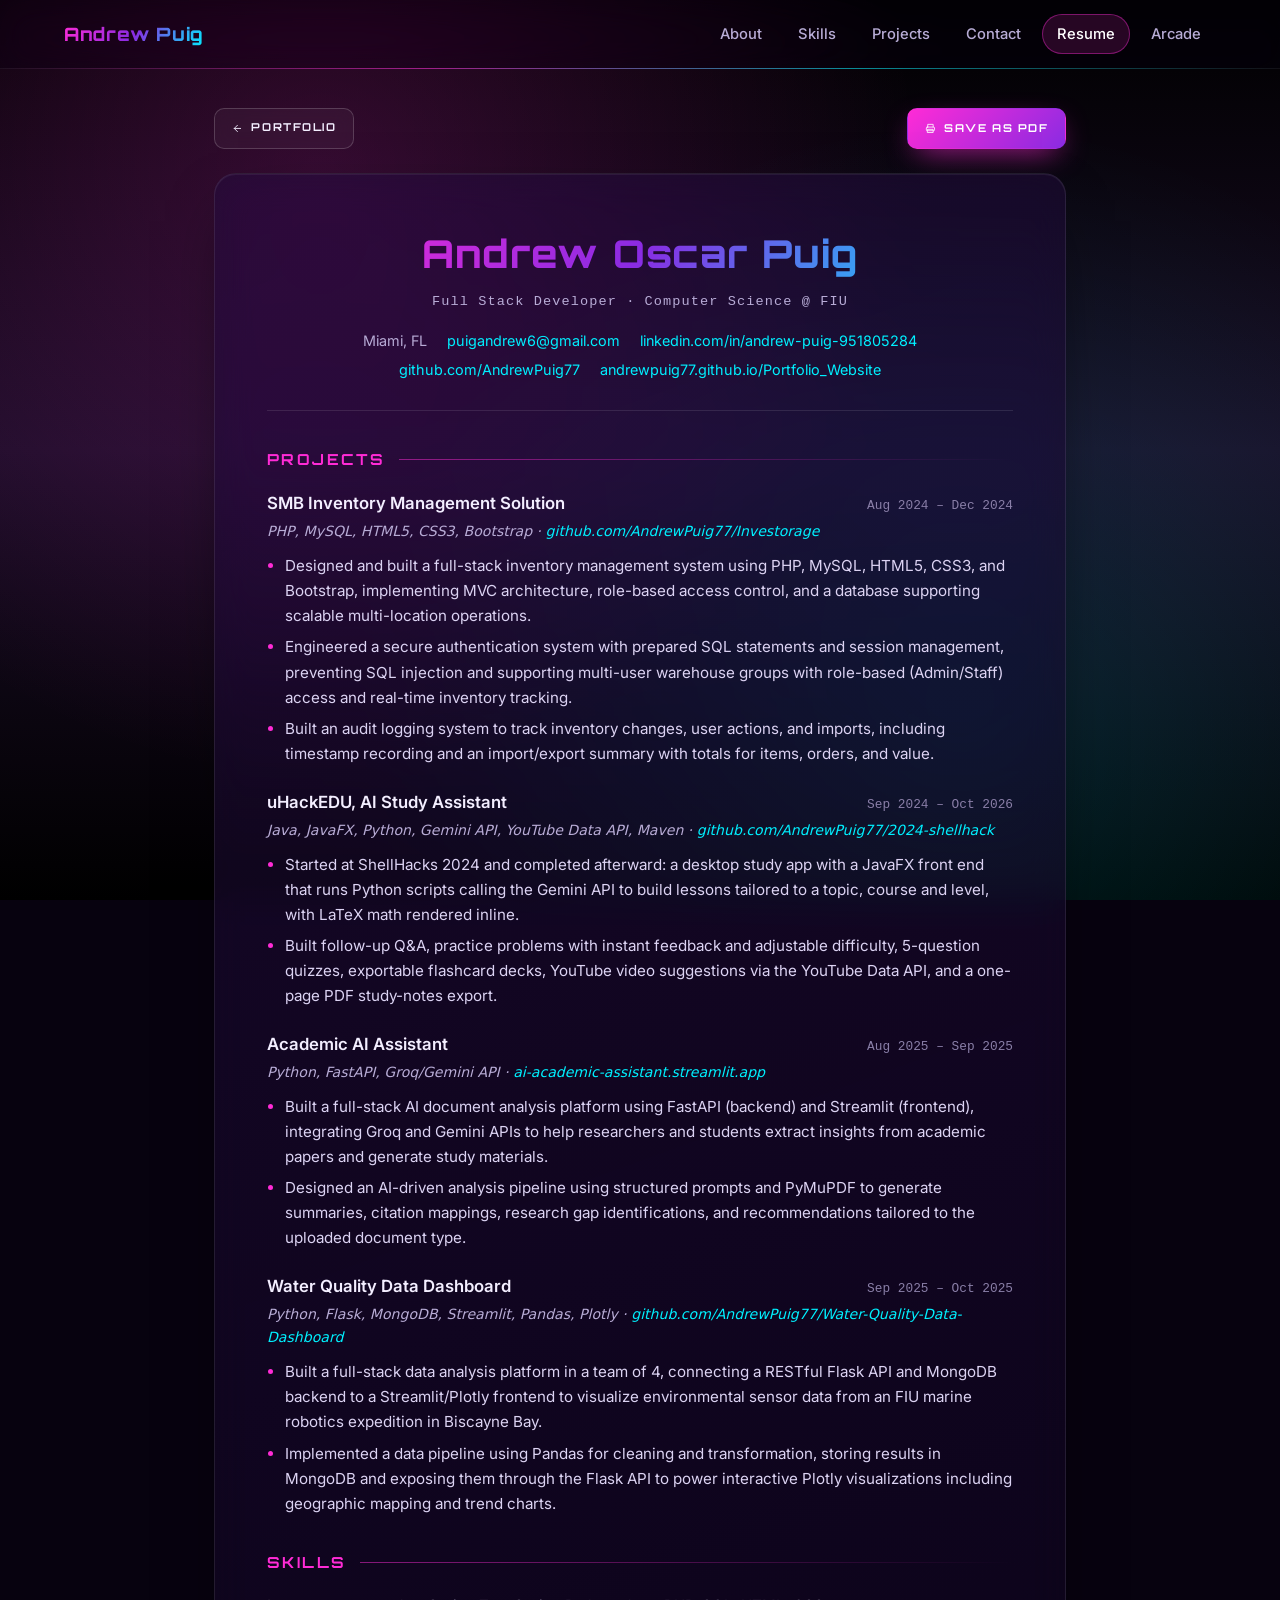
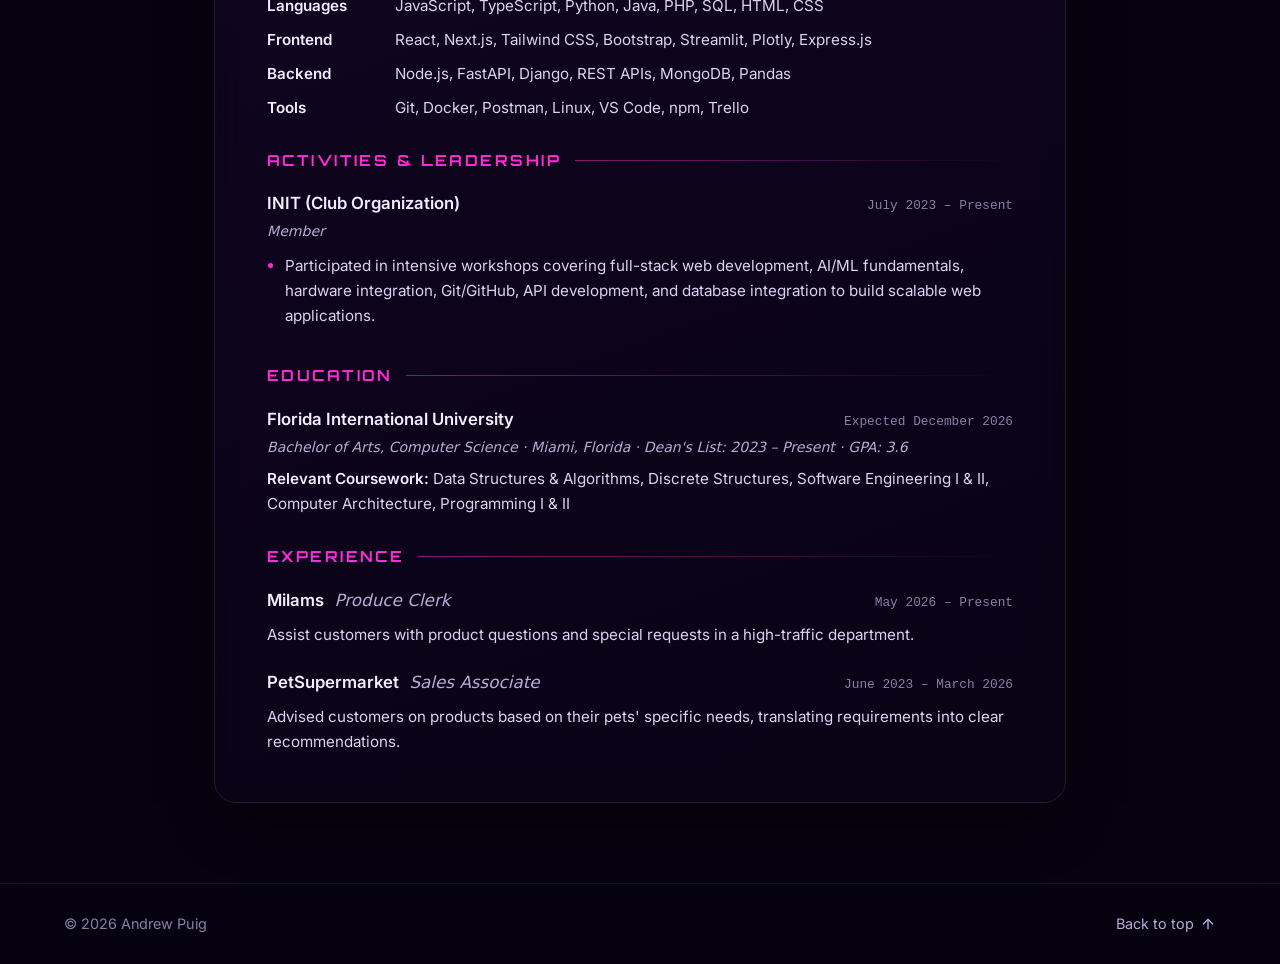
==== commit 84c0e8b0: "Add Neon Drift arcade game page - New play.html with a canvas trail-racing game: fading light trails" ====
--- a/resume.html
+++ b/resume.html
@@ -41,6 +41,7 @@
                 <li><a href="index.html#projects">Projects</a></li>
                 <li><a href="index.html#contact">Contact</a></li>
                 <li><a href="resume.html" class="is-active" aria-current="page">Resume</a></li>
+                <li><a href="play.html">Arcade</a></li>
             </ul>
         </nav>
     </header>
@@ -77,6 +78,18 @@
                         <li>Designed and built a full-stack inventory management system using PHP, MySQL, HTML5, CSS3, and Bootstrap, implementing MVC architecture, role-based access control, and a database supporting scalable multi-location operations.</li>
                         <li>Engineered a secure authentication system with prepared SQL statements and session management, preventing SQL injection and supporting multi-user warehouse groups with role-based (Admin/Staff) access and real-time inventory tracking.</li>
                         <li>Built an audit logging system to track inventory changes, user actions, and imports, including timestamp recording and an import/export summary with totals for items, orders, and value.</li>
+                    </ul>
+                </div>
+
+                <div class="resume-entry">
+                    <div class="entry-head">
+                        <h3>uHackEDU, AI Study Assistant</h3>
+                        <span class="entry-date">Sep 2024 – Oct 2026</span>
+                    </div>
+                    <p class="entry-meta">Java, JavaFX, Python, Gemini API, YouTube Data API, Maven · <a href="https://github.com/AndrewPuig77/2024-shellhack" target="_blank" rel="noopener">github.com/AndrewPuig77/2024-shellhack</a></p>
+                    <ul>
+                        <li>Started at ShellHacks 2024 and completed afterward: a desktop study app with a JavaFX front end that runs Python scripts calling the Gemini API to build lessons tailored to a topic, course and level, with LaTeX math rendered inline.</li>
+                        <li>Built follow-up Q&amp;A, practice problems with instant feedback and adjustable difficulty, 5-question quizzes, exportable flashcard decks, YouTube video suggestions via the YouTube Data API, and a one-page PDF study-notes export.</li>
                     </ul>
                 </div>
 
--- a/css/style.css
+++ b/css/style.css
@@ -1046,6 +1046,354 @@
 
 .skill-rows dd {
     color: #dcd3f3;
+}
+
+/* Arcade page (Neon Drift) */
+.play-main {
+    max-width: 1140px;
+    margin: 0 auto;
+    padding: calc(var(--nav-height) + 2rem) 1.5rem 5rem;
+}
+
+.play-head {
+    text-align: center;
+    margin-bottom: 1.75rem;
+}
+
+.play-tagline {
+    margin-top: 0.6rem;
+    color: var(--text-muted);
+}
+
+.game-shell {
+    padding: 1rem;
+    scroll-margin-top: calc(var(--nav-height) + 0.5rem);
+}
+
+.game-hud {
+    display: flex;
+    flex-wrap: wrap;
+    align-items: center;
+    gap: 0.75rem 1.75rem;
+    padding: 0.25rem 0.5rem 1rem;
+}
+
+.hud-stat,
+.hud-boost {
+    display: flex;
+    flex-direction: column;
+    gap: 0.15rem;
+}
+
+.hud-label {
+    font-family: var(--font-mono);
+    font-size: 0.7rem;
+    letter-spacing: 0.16em;
+    text-transform: uppercase;
+    color: var(--text-faint);
+}
+
+.hud-value {
+    font-family: var(--font-display);
+    font-size: 1.25rem;
+    font-weight: 700;
+    min-width: 3ch;
+}
+
+.hud-boost {
+    min-width: 140px;
+}
+
+.meter {
+    height: 8px;
+    margin-top: 0.45rem;
+    border-radius: 999px;
+    background: rgba(255, 255, 255, 0.08);
+    overflow: hidden;
+}
+
+.meter span {
+    display: block;
+    height: 100%;
+    width: 100%;
+    border-radius: inherit;
+    background: linear-gradient(90deg, var(--neon-purple), var(--neon-cyan));
+}
+
+.meter.is-ready span {
+    background: var(--neon-cyan);
+    box-shadow: 0 0 12px var(--neon-cyan);
+}
+
+.hud-effects {
+    display: flex;
+    flex-wrap: wrap;
+    gap: 0.4rem;
+    margin-left: auto;
+}
+
+.effect-badge {
+    padding: 0.25rem 0.65rem;
+    border-radius: 999px;
+    font-family: var(--font-mono);
+    font-size: 0.75rem;
+    color: var(--c);
+    border: 1px solid color-mix(in srgb, var(--c) 50%, transparent);
+    background: color-mix(in srgb, var(--c) 12%, transparent);
+}
+
+.game-stage {
+    position: relative;
+    display: flex;
+    justify-content: center;
+    min-height: 300px;
+    touch-action: none;
+    user-select: none;
+    -webkit-user-select: none;
+}
+
+.game-stage canvas {
+    display: block;
+    border-radius: 12px;
+    box-shadow: 0 0 0 1px rgba(255, 43, 214, 0.25), 0 20px 60px -20px rgba(255, 43, 214, 0.35);
+}
+
+.game-overlay {
+    position: absolute;
+    inset: 0;
+    display: grid;
+    place-items: center;
+    padding: 1rem;
+    background: rgba(7, 2, 15, 0.55);
+    -webkit-backdrop-filter: blur(3px);
+    backdrop-filter: blur(3px);
+    border-radius: 12px;
+}
+
+.game-overlay[hidden],
+.game-panel[hidden] {
+    display: none;
+}
+
+.game-panel {
+    max-width: 420px;
+    padding: 2rem 1.75rem;
+    text-align: center;
+    border-radius: var(--radius-lg);
+    background: rgba(14, 6, 30, 0.85);
+    border: 1px solid var(--glass-border);
+    box-shadow: 0 24px 60px -20px rgba(0, 0, 0, 0.8);
+}
+
+.game-panel[data-panel="countdown"] {
+    background: none;
+    border: 0;
+    box-shadow: none;
+}
+
+.game-panel h2 {
+    font-family: var(--font-display);
+    font-size: 1.5rem;
+    font-weight: 800;
+    letter-spacing: 0.05em;
+    text-transform: uppercase;
+    margin-bottom: 0.75rem;
+}
+
+.game-panel p {
+    color: var(--text-muted);
+    margin-bottom: 1.1rem;
+}
+
+.swatch {
+    display: inline-block;
+    width: 0.8em;
+    height: 0.8em;
+    border-radius: 3px;
+    vertical-align: -0.05em;
+    background: var(--c);
+    box-shadow: 0 0 8px var(--c);
+}
+
+.segmented {
+    display: inline-flex;
+    padding: 4px;
+    margin-bottom: 0.75rem;
+    border-radius: 12px;
+    background: rgba(255, 255, 255, 0.05);
+    border: 1px solid rgba(255, 255, 255, 0.1);
+}
+
+.segmented button {
+    padding: 0.55rem 1rem;
+    border: 0;
+    border-radius: 9px;
+    background: none;
+    color: var(--text-muted);
+    font-family: var(--font-display);
+    font-size: 0.72rem;
+    font-weight: 700;
+    letter-spacing: 0.1em;
+    text-transform: uppercase;
+    cursor: pointer;
+    transition: background 0.2s ease, color 0.2s ease;
+}
+
+.segmented button[aria-pressed="true"] {
+    color: #fff;
+    background: linear-gradient(135deg, var(--neon-pink), var(--neon-purple));
+}
+
+.panel-note {
+    font-family: var(--font-mono);
+    font-size: 0.8rem;
+}
+
+.panel-hint {
+    margin: 1rem 0 0 !important;
+    font-size: 0.8rem;
+}
+
+.panel-actions {
+    display: flex;
+    flex-wrap: wrap;
+    justify-content: center;
+    gap: 0.75rem;
+}
+
+.panel-score {
+    font-family: var(--font-display);
+    font-size: 2.6rem;
+    font-weight: 800;
+    color: var(--text) !important;
+    margin-bottom: 0.25rem !important;
+}
+
+.countdown-number {
+    font-family: var(--font-display);
+    font-size: clamp(4rem, 14vw, 7rem);
+    font-weight: 800;
+    margin: 0 !important;
+    background: var(--gradient);
+    -webkit-background-clip: text;
+    background-clip: text;
+    -webkit-text-fill-color: transparent;
+    filter: drop-shadow(0 0 24px rgba(255, 43, 214, 0.6));
+}
+
+kbd {
+    display: inline-block;
+    min-width: 1.7em;
+    padding: 0.1rem 0.4rem;
+    margin: 0 0.1rem;
+    border-radius: 6px;
+    font-family: var(--font-mono);
+    font-size: 0.75rem;
+    text-align: center;
+    color: var(--text);
+    background: rgba(255, 255, 255, 0.08);
+    border: 1px solid rgba(255, 255, 255, 0.18);
+    border-bottom-width: 2px;
+}
+
+.game-controls {
+    display: flex;
+    flex-wrap: wrap;
+    align-items: center;
+    justify-content: center;
+    gap: 0.75rem 1.5rem;
+    padding: 1rem 0.5rem 0.25rem;
+    font-size: 0.85rem;
+    color: var(--text-muted);
+}
+
+.key-hints {
+    display: flex;
+    flex-wrap: wrap;
+    justify-content: center;
+    gap: 0.5rem 1.5rem;
+}
+
+.touch-hints,
+.touch-buttons {
+    display: none;
+}
+
+.touch-buttons {
+    gap: 0.75rem;
+}
+
+@media (hover: none) and (pointer: coarse) {
+    .key-hints,
+    .panel-hint {
+        display: none;
+    }
+
+    .touch-hints {
+        display: block;
+    }
+
+    .touch-buttons {
+        display: flex;
+    }
+}
+
+.help-grid {
+    display: grid;
+    grid-template-columns: repeat(auto-fit, minmax(min(100%, 280px), 1fr));
+    gap: 1.25rem;
+    margin-top: 1.75rem;
+}
+
+.help-card {
+    padding: 1.5rem;
+}
+
+.help-card h3 {
+    font-family: var(--font-display);
+    font-size: 0.95rem;
+    font-weight: 700;
+    letter-spacing: 0.1em;
+    text-transform: uppercase;
+    color: var(--neon-cyan);
+    margin-bottom: 0.85rem;
+}
+
+.help-card li {
+    position: relative;
+    padding-left: 1rem;
+    margin-bottom: 0.5rem;
+    font-size: 0.93rem;
+    color: #dcd3f3;
+}
+
+.help-card li::before {
+    content: '';
+    position: absolute;
+    left: 0;
+    top: 0.62em;
+    width: 5px;
+    height: 5px;
+    border-radius: 50%;
+    background: var(--neon-pink);
+}
+
+.pickup-list li {
+    display: flex;
+    align-items: flex-start;
+    gap: 0.6rem;
+    padding-left: 0;
+}
+
+.pickup-list li::before {
+    display: none;
+}
+
+.pickup-list svg {
+    flex: none;
+    width: 20px;
+    height: 20px;
+    margin-top: 0.15rem;
 }
 
 /* "Save as PDF" output: a plain one-page document */
@@ -1282,6 +1630,22 @@
         grid-template-columns: 1fr;
         gap: 0.1rem;
     }
+
+    .play-main {
+        padding: calc(var(--nav-height) + 1.25rem) 0.75rem 4rem;
+    }
+
+    .game-shell {
+        padding: 0.6rem;
+    }
+
+    .game-hud {
+        gap: 0.5rem 1.1rem;
+    }
+
+    .hud-effects {
+        margin-left: 0;
+    }
 }
 
 @media screen and (max-width: 480px) {
